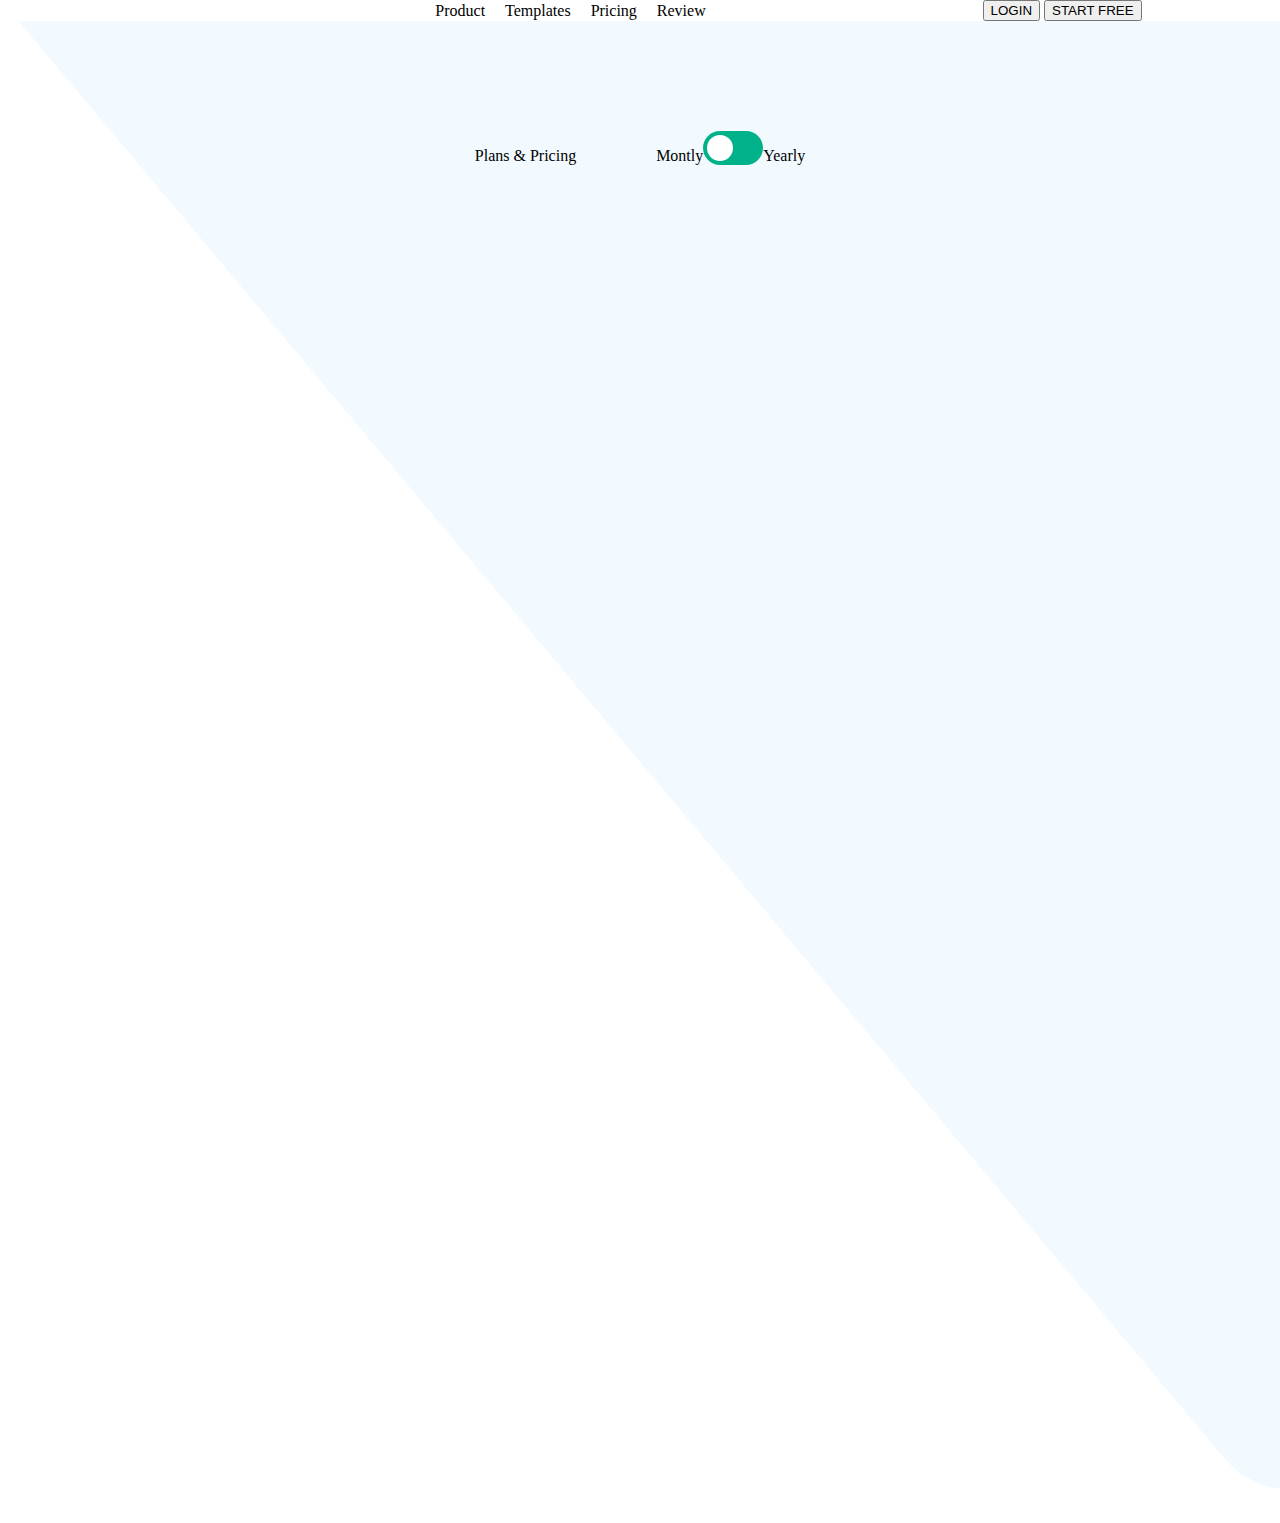
==== Frontpage2/index.html @ 0af68035 "Frontend2 added" ====
<!DOCTYPE html>
<html lang="en">
<head>
    <meta charset="UTF-8">
    <meta name="viewport" content="width=device-width, initial-scale=1.0">
    <title>Document</title>
    <link rel="stylesheet" href="./index.css">
</head>
<body>
    <div class="navbar">
        <img src="https://web.archive.org/web/20221117021711im_/https://assets-global.website-files.com/58868bcd2ef4daaf0f072900/5e5fd7c602ca7cd432feb68e_bonsai-logo.svg" alt="">
        <div class="menu">
                <a>Product</a>
                <a>Templates</a>
                <a>Pricing</a>
                <a>Review</a>
        </div>
        <div class="buttons">
            <button>LOGIN</button>
            <button>START FREE</button>
        </div>
    </div>
    <section class="mainTitle">
        <div class="blue-shape _12"></div>
        <div class="title">
            <span>Plans & Pricing</span>
            <div class="togglebutton">
                <p>Montly</p>
                <div class="button">
                    <label class="switch">
                        <input type="checkbox">
                        <span class="slider round"></span>
                      </label>
                </div>
                <p>Yearly</p>
            </div>
        </div>
    </section>
    
</body>
</html>
---- Frontpage2/index.css ----
body{
    margin: 0;
}
.navbar{
    display: flex;
    justify-content: space-around;
    align-items: center;
    background-color: white;
}
.menu{
    display: flex;
    justify-content: space-around;
}

.menu a{
    margin-left: 20px;
}

.mainTitle{
    display: flex;
    align-items: center;
    justify-content: center;
    /* margin-top: 180px; */
    padding-top: 110px;
    padding-bottom: 40px;
}

.title{
    display: flex;
    align-items: center;
    justify-content: center;
    gap: 80px;
}
.togglebutton{
    display: flex;
}

.blue-shape._12 {
    top: -17%;
    /* right: -23%; */
    width: 161%;
    height: 120%;
}

.blue-shape {
    position: absolute;
    left: 0;
    top: 0;
    right: auto;
    bottom: auto;
    z-index: -1;
    display: block;
    width: 56vw;
    height: 56vw;
    border-radius: 6.6vw;
    background-color: #f2faff;
    -webkit-transform: rotate(-23deg);
    -ms-transform: rotate(-23deg);
    transform: rotate(-310deg);
}


/* The switch - the box around the slider */
.switch {
    position: relative;
    display: inline-block;
    width: 60px;
    height: 34px;
  }
  
  /* Hide default HTML checkbox */
  .switch input {
    opacity: 0;
    width: 0;
    height: 0;
  }
  
  /* The slider */
  .slider {
    position: absolute;
    cursor: pointer;
    top: 0;
    left: 0;
    right: 0;
    bottom: 0;
    background-color: #00b289;
    -webkit-transition: .4s;
    transition: .4s;
  }
  
  .slider:before {
    position: absolute;
    content: "";
    height: 26px;
    width: 26px;
    left: 4px;
    bottom: 4px;
    background-color: white;
    -webkit-transition: .4s;
    transition: .4s;
  }
  
  input:checked + .slider {
    background-color: #00b289;
  }
  
  input:focus + .slider {
    box-shadow: 0 0 1px #00b289;
  }
  
  input:checked + .slider:before {
    -webkit-transform: translateX(26px);
    -ms-transform: translateX(26px);
    transform: translateX(26px);
  }
  
  /* Rounded sliders */
  .slider.round {
    border-radius: 34px;
  }
  
  .slider.round:before {
    border-radius: 50%;
  }
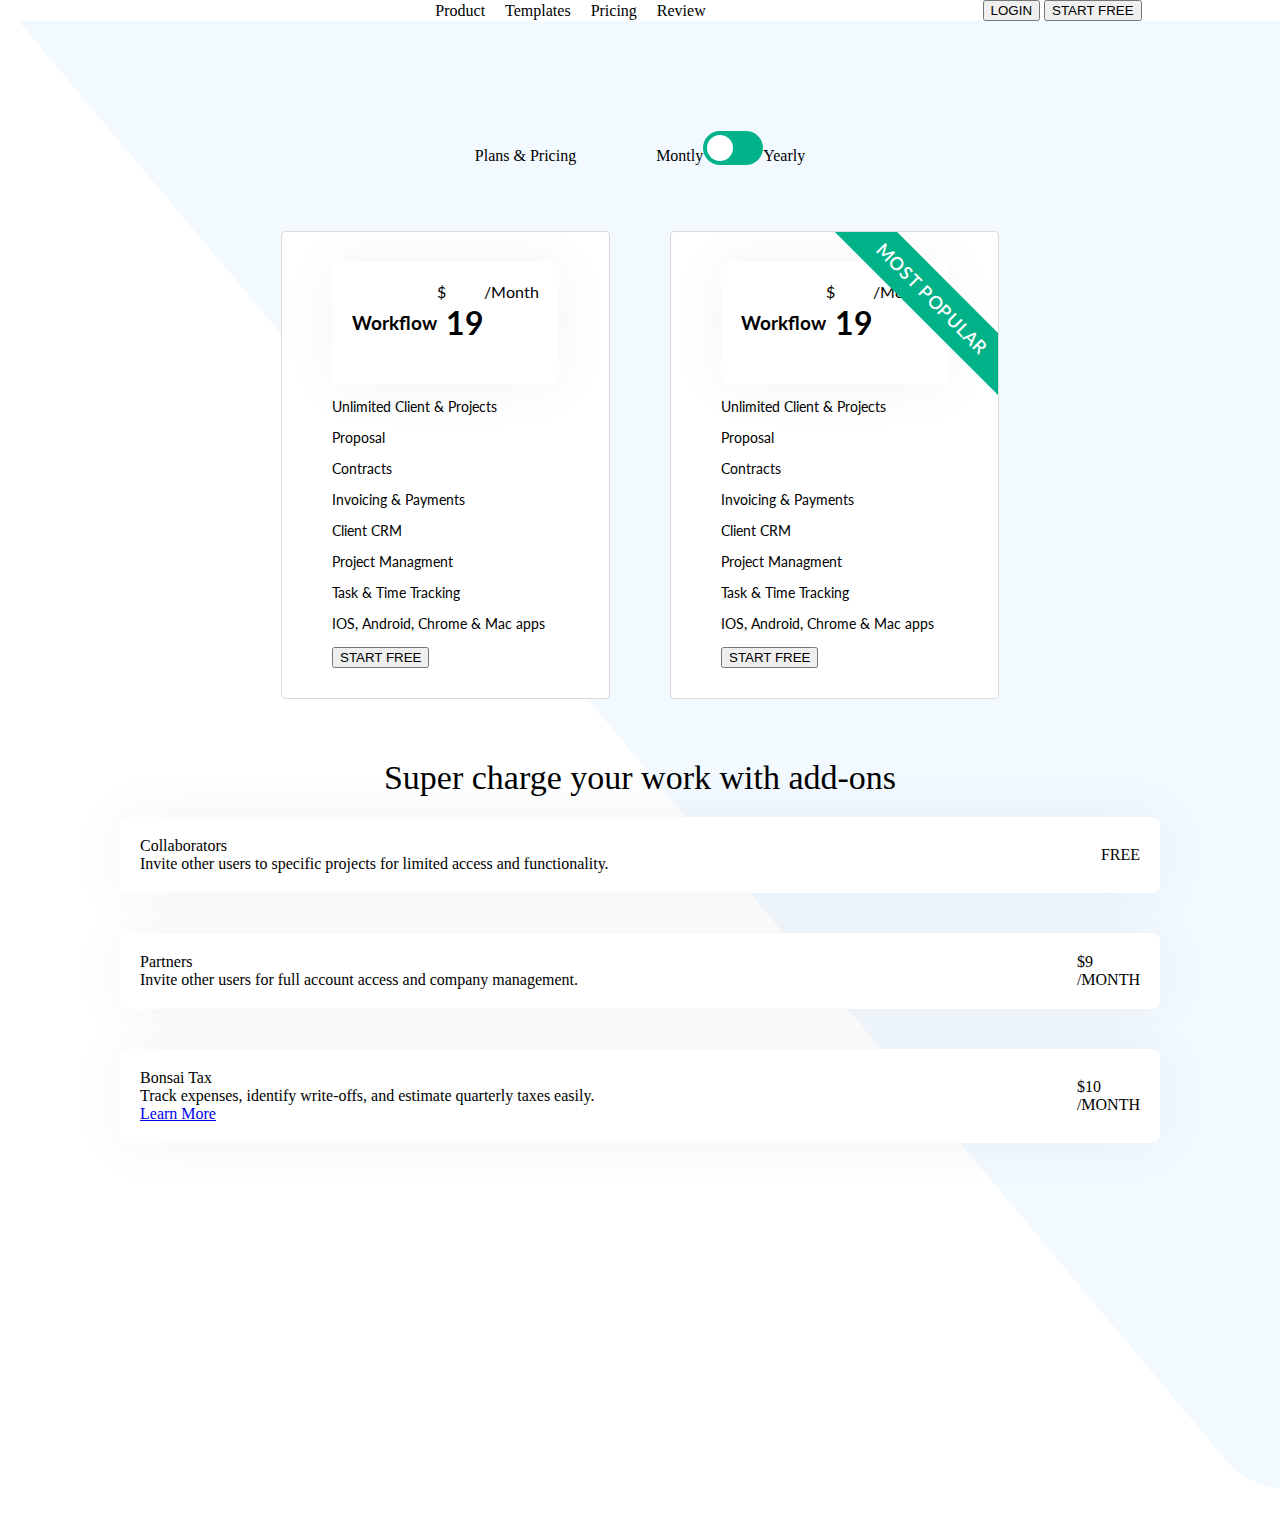
==== commit caa5feb5: "updatefrontend" ====
--- a/Frontpage2/index.html
+++ b/Frontpage2/index.html
@@ -4,6 +4,9 @@
     <meta charset="UTF-8">
     <meta name="viewport" content="width=device-width, initial-scale=1.0">
     <title>Document</title>
+    <link rel="preconnect" href="https://fonts.googleapis.com">
+    <link rel="preconnect" href="https://fonts.gstatic.com" crossorigin>
+    <link href="https://fonts.googleapis.com/css2?family=Lato:ital,wght@0,100;0,300;0,400;0,700;0,900;1,100;1,300;1,400;1,700;1,900&display=swap" rel="stylesheet">
     <link rel="stylesheet" href="./index.css">
 </head>
 <body>
@@ -36,6 +39,94 @@
             </div>
         </div>
     </section>
-    
+    <section class="tables">
+        <div class="table 1">
+            <div class="price">
+                <h3>Workflow</h3>
+                <div class="priceMonth">
+                    <span>$</span> <h1>19</h1> <span>/Month</span> 
+                </div>
+            </div>
+            <div class="features">
+                <p>Unlimited  Client & Projects</p>
+                <p>Proposal</p>
+                <p>Contracts</p>
+                <p>Invoicing & Payments</p>
+                <p>Client CRM</p>
+                <p>Project Managment</p>
+                <p>Task & Time Tracking</p>
+                <p>IOS, Android, Chrome & Mac apps</p>
+            </div>
+            <button>START FREE</button>
+        </div>
+         <div class="table 2">
+            <div class="price">
+                <h3>Workflow</h3>
+                <div class="priceMonth">
+                    <span>$</span> <h1>19</h1> <span>/Month</span> 
+                </div>
+            </div>
+            <div class="popular-tag">
+                <div>MOST&nbsp;Popular</div>
+            </div>
+            <div class="features">
+                <p>Unlimited  Client & Projects</p>
+                <p>Proposal</p>
+                <p>Contracts</p>
+                <p>Invoicing & Payments</p>
+                <p>Client CRM</p>
+                <p>Project Managment</p>
+                <p>Task & Time Tracking</p>
+                <p>IOS, Android, Chrome & Mac apps</p>
+            </div>
+            <button>START FREE</button>
+        </div>
+        
+    </section>
+
+    <div class="calltoaction">Super charge your work with add-ons</div>
+   
+    <section class="benefits">
+        <div class="price 1">
+            <div class="lefttext">
+                <div>Collaborators</div>
+                <div>Invite other users to specific projects 
+                    for limited access and functionality.
+                </div>
+            </div>
+            <div class="monthprice">
+                 FREE
+            </div>
+        </div>
+        <div class="price 2">
+            <div class="lefttext">
+                <div>Partners</div>
+                <div>
+                    Invite other users
+                     for full account access and company
+                      management.
+                </div>
+            </div>
+            <div class="monthprice">
+                 $9
+                <div>/MONTH</div>
+            </div>
+        </div>
+        <div class="price 3">
+            <div class="lefttext">
+                <div>Bonsai Tax</div>
+                <div>
+                    Track expenses, identify write-offs, 
+                    and estimate quarterly taxes easily.
+                </div>
+                <a href="/">Learn More</a>
+            </div>
+            <div class="monthprice">
+                 $10
+                <div>/MONTH</div>
+            </div>
+            
+        </div>
+    </section>
 </body>
 </html>--- a/Frontpage2/index.css
+++ b/Frontpage2/index.css
@@ -58,8 +58,78 @@
     -ms-transform: rotate(-23deg);
     transform: rotate(-310deg);
 }
+.tables{
+  font-family: "Lato", sans-serif;
+  font-weight: 400;
+  font-style: normal;
+  
+display: flex;
+    justify-content: center;
+    gap: 60px;
+    padding: 10px 120px 10px 120px 
+  }
+
+.table{
+  border: 1px solid rgb(219, 217, 217);
+  border-radius: 4px;
+  background-color: white;
+  padding: 30px 50px 30px 50px;
+  overflow: hidden;
+  position: relative;
+}
+
+.popular-tag {
+  position: absolute;
+  left: auto;
+  top: 44px;
+    right: -214px;
+  bottom: auto;
+  width: 360px;
+  padding: 11px 100px;
+  background-color: #01b289;
+  -webkit-transform: rotate(45deg);
+  -ms-transform: rotate(45deg);
+  transform: rotate(45deg);
+  color: #fff;
+  font-size: 18px;
+  font-weight: 600;
+  text-align: center;
+  letter-spacing: 1px;
+  text-transform: uppercase;
+}
+.priceMonth{
+  display: flex;
+}
+
+.features{
+  font-size: 14px;
+}
 
 
+.calltoaction{
+  display: flex;
+  justify-content: center;
+  align-items: center;
+  font-size: 34px;
+  margin-top: 50px;
+}
+
+.benefits{
+  display: flex;
+  flex-direction: column;
+  padding: 20px 120px 20px 120px;
+  gap: 40px;
+}
+
+.price{
+  display: flex;
+  justify-content: space-between;
+  padding: 20px;
+  align-items: center;
+    border-radius: 8px;
+    background-color: #fff;
+    box-shadow: 0 0 60px 0 rgba(2,4,69,.05);
+}
 /* The switch - the box around the slider */
 .switch {
     position: relative;
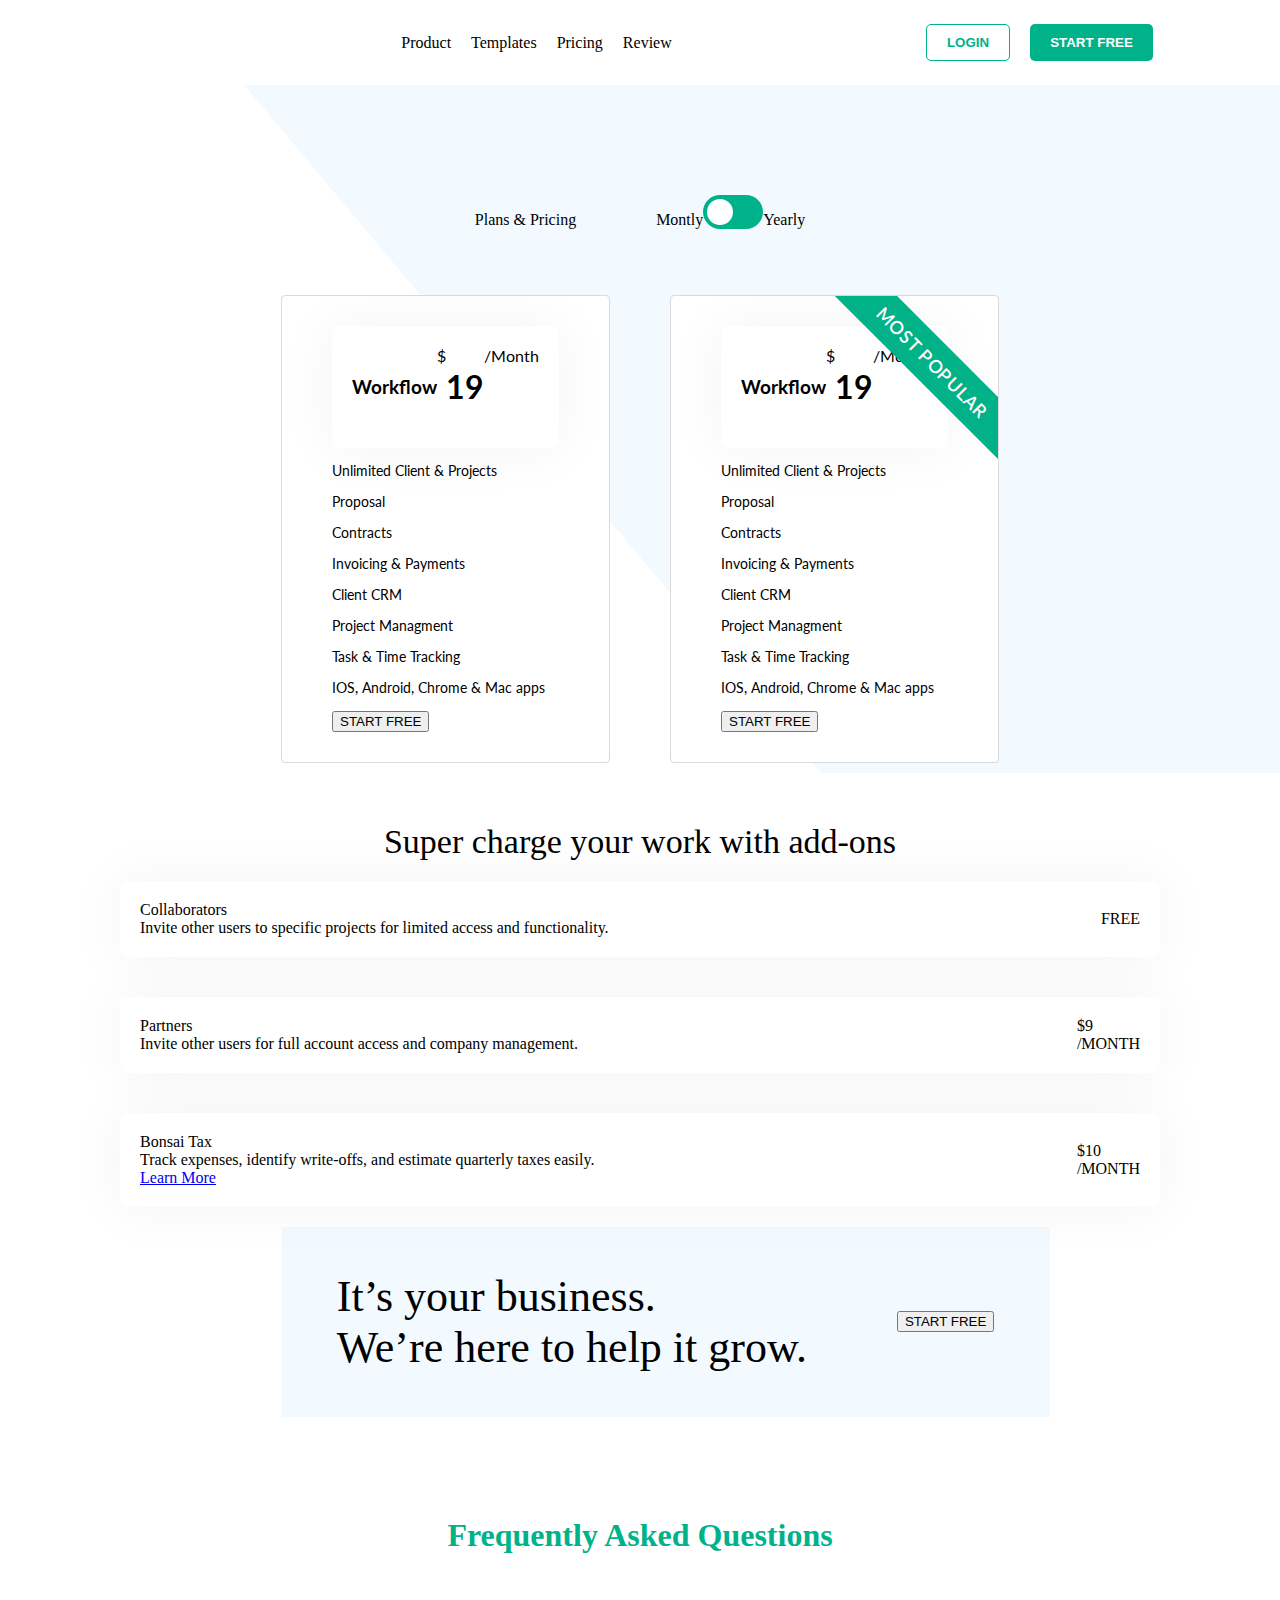
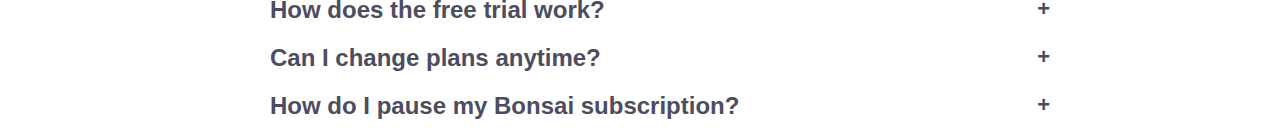
==== commit 382ff5ee: "css fixed" ====
--- a/Frontpage2/index.html
+++ b/Frontpage2/index.html
@@ -19,71 +19,73 @@
                 <a>Review</a>
         </div>
         <div class="buttons">
-            <button>LOGIN</button>
-            <button>START FREE</button>
+            <button class="login">LOGIN</button>
+            <button class="start">START FREE</button>
         </div>
     </div>
-    <section class="mainTitle">
+    <div class="shape">
         <div class="blue-shape _12"></div>
-        <div class="title">
-            <span>Plans & Pricing</span>
-            <div class="togglebutton">
-                <p>Montly</p>
-                <div class="button">
-                    <label class="switch">
-                        <input type="checkbox">
-                        <span class="slider round"></span>
-                      </label>
-                </div>
-                <p>Yearly</p>
-            </div>
-        </div>
-    </section>
-    <section class="tables">
-        <div class="table 1">
-            <div class="price">
-                <h3>Workflow</h3>
-                <div class="priceMonth">
-                    <span>$</span> <h1>19</h1> <span>/Month</span> 
+        <section class="mainTitle">
+            
+            <div class="title">
+                <span>Plans & Pricing</span>
+                <div class="togglebutton">
+                    <p>Montly</p>
+                    <div class="button">
+                        <label class="switch">
+                            <input type="checkbox">
+                            <span class="slider round"></span>
+                        </label>
+                    </div>
+                    <p>Yearly</p>
                 </div>
             </div>
-            <div class="features">
-                <p>Unlimited  Client & Projects</p>
-                <p>Proposal</p>
-                <p>Contracts</p>
-                <p>Invoicing & Payments</p>
-                <p>Client CRM</p>
-                <p>Project Managment</p>
-                <p>Task & Time Tracking</p>
-                <p>IOS, Android, Chrome & Mac apps</p>
+        </section>
+        <section class="tables">
+            <div class="table 1">
+                <div class="price">
+                    <h3>Workflow</h3>
+                    <div class="priceMonth">
+                        <span>$</span> <h1>19</h1> <span>/Month</span> 
+                    </div>
+                </div>
+                <div class="features">
+                    <p>Unlimited  Client & Projects</p>
+                    <p>Proposal</p>
+                    <p>Contracts</p>
+                    <p>Invoicing & Payments</p>
+                    <p>Client CRM</p>
+                    <p>Project Managment</p>
+                    <p>Task & Time Tracking</p>
+                    <p>IOS, Android, Chrome & Mac apps</p>
+                </div>
+                <button>START FREE</button>
             </div>
-            <button>START FREE</button>
-        </div>
-         <div class="table 2">
-            <div class="price">
-                <h3>Workflow</h3>
-                <div class="priceMonth">
-                    <span>$</span> <h1>19</h1> <span>/Month</span> 
+            <div class="table 2">
+                <div class="price">
+                    <h3>Workflow</h3>
+                    <div class="priceMonth">
+                        <span>$</span> <h1>19</h1> <span>/Month</span> 
+                    </div>
                 </div>
+                <div class="popular-tag">
+                    <div>MOST&nbsp;Popular</div>
+                </div>
+                <div class="features">
+                    <p>Unlimited  Client & Projects</p>
+                    <p>Proposal</p>
+                    <p>Contracts</p>
+                    <p>Invoicing & Payments</p>
+                    <p>Client CRM</p>
+                    <p>Project Managment</p>
+                    <p>Task & Time Tracking</p>
+                    <p>IOS, Android, Chrome & Mac apps</p>
+                </div>
+                <button>START FREE</button>
             </div>
-            <div class="popular-tag">
-                <div>MOST&nbsp;Popular</div>
-            </div>
-            <div class="features">
-                <p>Unlimited  Client & Projects</p>
-                <p>Proposal</p>
-                <p>Contracts</p>
-                <p>Invoicing & Payments</p>
-                <p>Client CRM</p>
-                <p>Project Managment</p>
-                <p>Task & Time Tracking</p>
-                <p>IOS, Android, Chrome & Mac apps</p>
-            </div>
-            <button>START FREE</button>
-        </div>
-        
-    </section>
-
+            
+        </section>
+    </div>
     <div class="calltoaction">Super charge your work with add-ons</div>
    
     <section class="benefits">
@@ -128,5 +130,66 @@
             
         </div>
     </section>
+
+    <div class="phrase">
+        <p>
+            It’s your business.<br>
+            We’re here to help it grow.
+        </p>
+        <button>START FREE</button>
+    </div>
+    <section class="accordionmenu">
+        <h3>Frequently Asked Questions</h3>
+        <div class="questions">
+       <ul id="accordion">
+        <li>
+            <button 
+            aria-controls="" 
+            aria-expanded="false" 
+            id="accordion-control-1">
+            How does the free trial work?
+            </button>
+            <div class="acc-item-content" aria-hidden="true" id="content-1">
+                <p>When you start your trial with Bonsai you'll receive full, unlimited access to all of Bonsai's Workflow or <br>
+                    Workflow Plus Features! You will need to enter your credit card information to begin your trial, but don't  <br>
+                    worry - we won't charge you anything until the subscription ends! If you wish to cancel at any time during <br>
+                    the trial period, you can do so through your Subscriptions Settings Page.</p>
+              </div>
+        </li>
+        <li>
+            <button 
+            aria-controls="" 
+            aria-expanded="false" 
+            id="accordion-control-2">
+            Can I change plans anytime?
+            </button>
+            <div class="acc-item-content" aria-hidden="true" id="content-2">
+                <p>Yes, you can from within your account. If you have already subscribed to a plan, or 
+                    want to downgrade or <br> upgrade your current one, you can do
+                     this by going to your "Settings" 
+                     and "Subscription".</p>
+              </div>
+        </li>
+        <li>
+            <button 
+            aria-controls="" 
+            aria-expanded="false" 
+            id="accordion-control-3">
+            How do I pause my Bonsai subscription?
+            </button>
+            <div class="acc-item-content" aria-hidden="true" id="content-3">
+                <p>Yes, you can from within your account. If you have already subscribed to a plan, or 
+                    want to downgrade or <br> upgrade your current one, you can do
+                     this by going to your "Settings" 
+                     and "Subscription".</p>
+              </div>
+        </li>
+        
+        
+       </ul>
+
+        </div>
+    </section>
+    <script src="./javascript.js"></script>
 </body>
 </html>--- a/Frontpage2/index.css
+++ b/Frontpage2/index.css
@@ -6,14 +6,49 @@
     justify-content: space-around;
     align-items: center;
     background-color: white;
+    padding: 24px 0 24px 0;
 }
 .menu{
     display: flex;
     justify-content: space-around;
+}
+.buttons{
+  display: flex;
+  gap: 20px;
+  
+}
+.login{
+  padding: 10px 20px 10px 20px;
+  border: 1px solid #00b289;
+  color: #00b289;
+  background-color: white;
+  border-radius: 5px;
+  cursor: pointer;
+  font-weight: 700;
+}
+.login:hover{
+  color: white;
+  background-color: #00b289;
+  border-radius: 5px;
+  cursor: pointer;
+}
+.start{
+  padding: 10px 20px 10px 20px;
+  color: white;
+  border: none;
+  background-color: #00b289;
+  border-radius: 5px;
+  cursor: pointer;
+  font-weight: 700;
 }
 
 .menu a{
     margin-left: 20px;
+}
+
+.shape{
+  position: relative;
+  overflow: hidden;
 }
 
 .mainTitle{
@@ -130,6 +165,91 @@
     background-color: #fff;
     box-shadow: 0 0 60px 0 rgba(2,4,69,.05);
 }
+
+
+.phrase{
+  display: flex;
+    background-color: #f2faff;
+    justify-content: center;
+    align-items: center;
+    font-size: 2.75rem;
+    margin-left: 22%;
+    width: 60%;
+    gap: 90px;
+}
+.accordionmenu{
+  margin-top: 100px;
+}
+.accordionmenu h3{
+  display: flex;
+  justify-content: center;
+  align-items: center;
+  color:#00b289;
+  font-size:32px;
+}
+
+ul {
+  list-style:none;
+} 
+
+#accordion button:focus{
+  border-radius:0px;
+  outline:none;
+}
+#accordion button{
+    outline: none;
+    background-color:white; 
+    padding: 10px;   
+    border:none;
+    /* border-bottom: 1px solid darkslategrey;  */
+    color: #4c4d5f;
+    width: 100%;
+    text-align:left;
+    font-size:24px;
+    font-weight: 700;
+    border-radius:0px;
+}
+#accordion button:hover{
+  color: #00b289;
+}
+#accordion li{
+   /* border: 1px solid DarkSlateGray; */
+  border-bottom: none;
+
+}
+.acc-item-content{
+  padding: 0px 10px;
+  font-size: 16px;
+  font-weight: 400;
+}
+.acc-item:last-child {
+  /* border-bottom: 1px solid DarkSlateGray; */
+}
+#accordion button::after{
+  content: "\002B";
+  font-weight: 900;
+  font-size: 22px;
+  float:right;
+}
+
+#accordion{
+  width:80%;
+  max-width: 800px;
+  min-width: 275px;
+  margin:auto;
+}
+.acc-item-content{
+  max-height: 0;
+  overflow: hidden;
+  transition: max-height 0.3s ease-out;
+}
+
+#accordion button.active:after{
+    content: "\2212";
+  font-weight: 900;
+  font-size: 22px;
+  float:right;
+}
 /* The switch - the box around the slider */
 .switch {
     position: relative;
@@ -153,7 +273,7 @@
     left: 0;
     right: 0;
     bottom: 0;
-    background-color: #00b289;
+    background-color: #00b289; 
     -webkit-transition: .4s;
     transition: .4s;
   }
